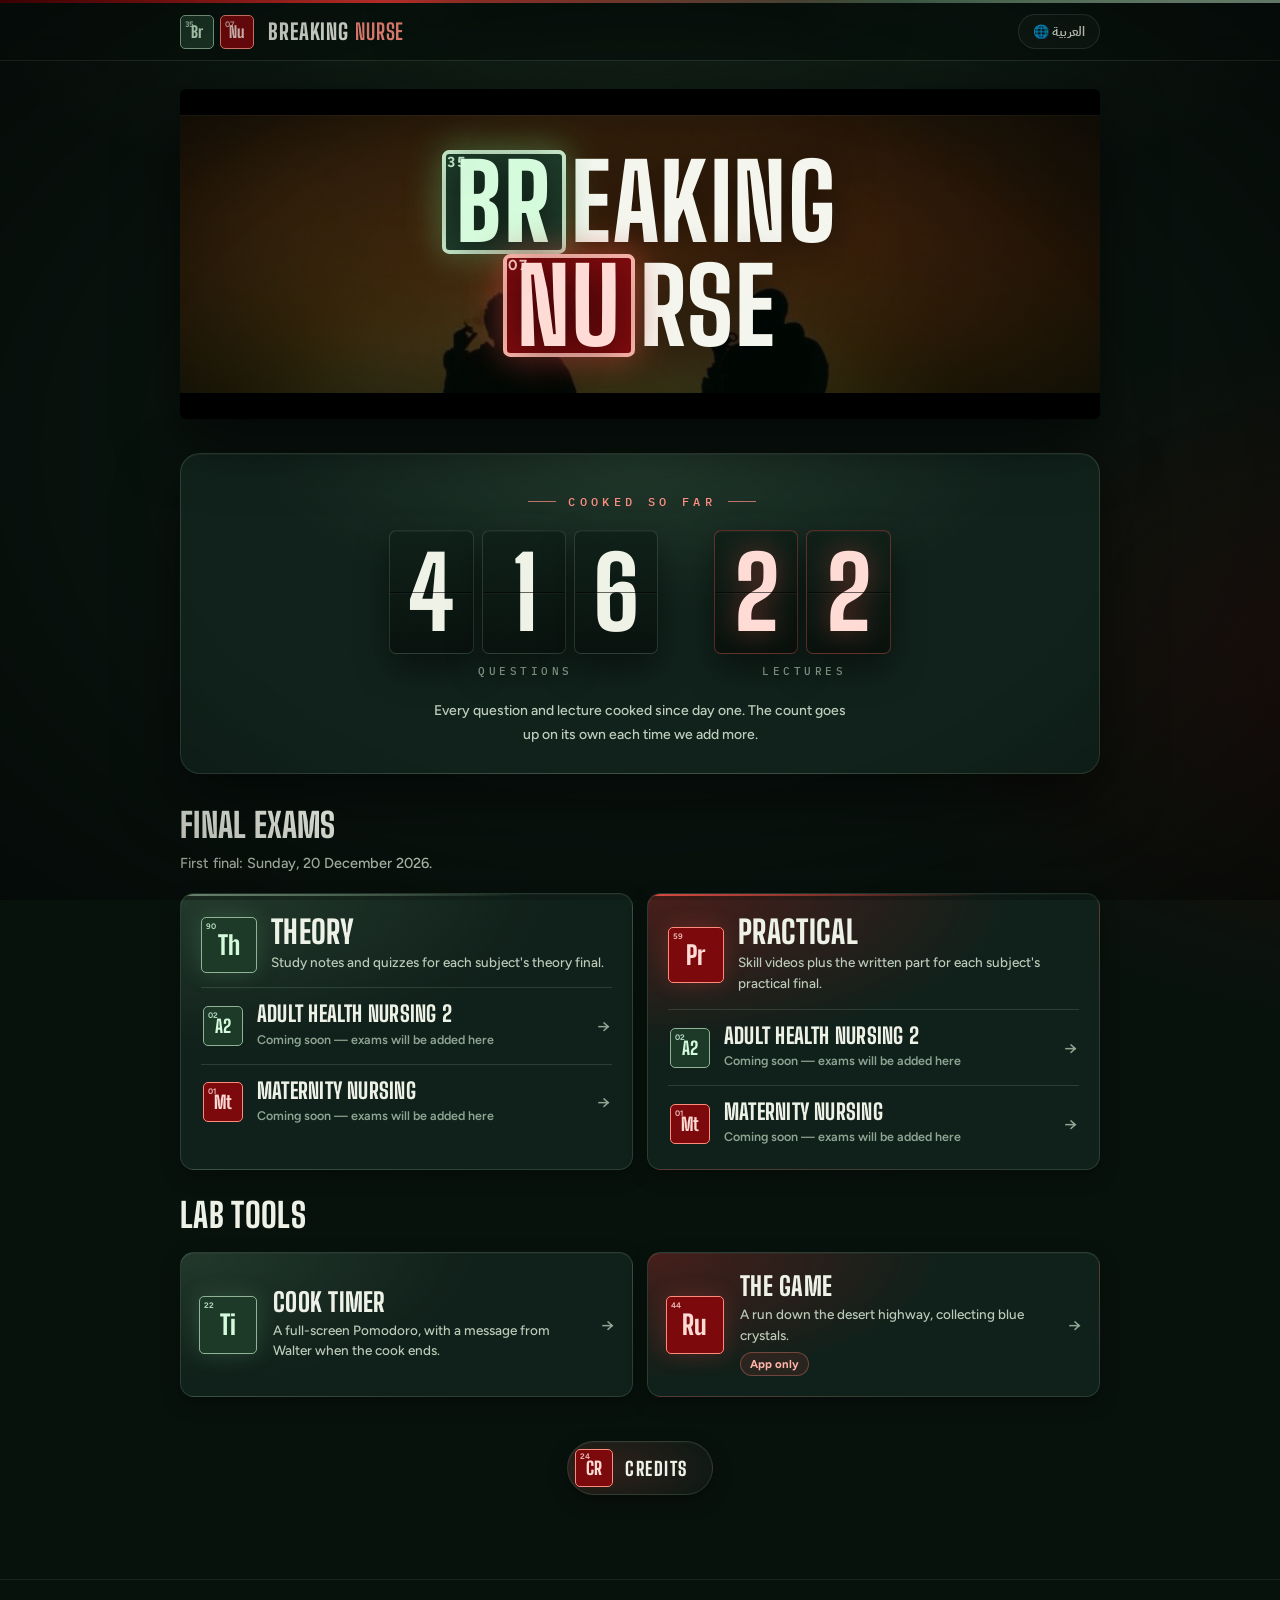
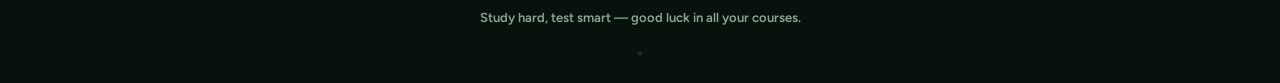
==== lab-q7m4xk/index.html @ ce03475c "Hidden test build of the return site" ====
<!DOCTYPE html><!-- erdialo --> <html lang="en"> <head> <meta charset="UTF-8"> <meta name="viewport" content="width=device-width, initial-scale=1.0, viewport-fit=cover"> <title>Breaking Nurse</title> <meta name="robots" content="noindex,nofollow"> <meta name="author" content="erdialo"> <meta name="theme-color" content="#08120d"> <meta name="application-name" content="Br test"> <meta name="apple-mobile-web-app-title" content="Br test"> <meta name="apple-mobile-web-app-capable" content="yes"> <meta name="mobile-web-app-capable" content="yes"> <meta name="apple-mobile-web-app-status-bar-style" content="black-translucent"> <link rel="manifest" href="manifest.webmanifest"> <link rel="icon" type="image/png" sizes="32x32" href="../icons/favicon-32.png"> <link rel="apple-touch-icon" href="../icons/apple-touch-icon.png"> <link rel="preconnect" href="https://fonts.googleapis.com"> <link href="https://fonts.googleapis.com/css2?family=Big+Shoulders+Display:wght@700;800;900&family=Figtree:wght@500;600;700;800&family=Source+Serif+4:ital,wght@0,400;0,600;1,400&family=Cairo:wght@600;700;800&family=IBM+Plex+Sans+Arabic:wght@400;500;600;700&family=Noto+Naskh+Arabic:wght@400;600&family=Fraunces:ital,opsz,wght@0,9..144,500;0,9..144,600;1,9..144,500&family=Aref+Ruqaa:wght@400;700&family=IBM+Plex+Mono:wght@400;500&family=IBM+Plex+Sans:wght@400;600&family=Playfair+Display:ital,wght@0,700;0,800;1,500&display=swap" rel="stylesheet"> <link rel="stylesheet" href="app.css"> </head> <body dir="ltr"> <div id="app"></div> <script src="app.js"></script>
</body> </html>
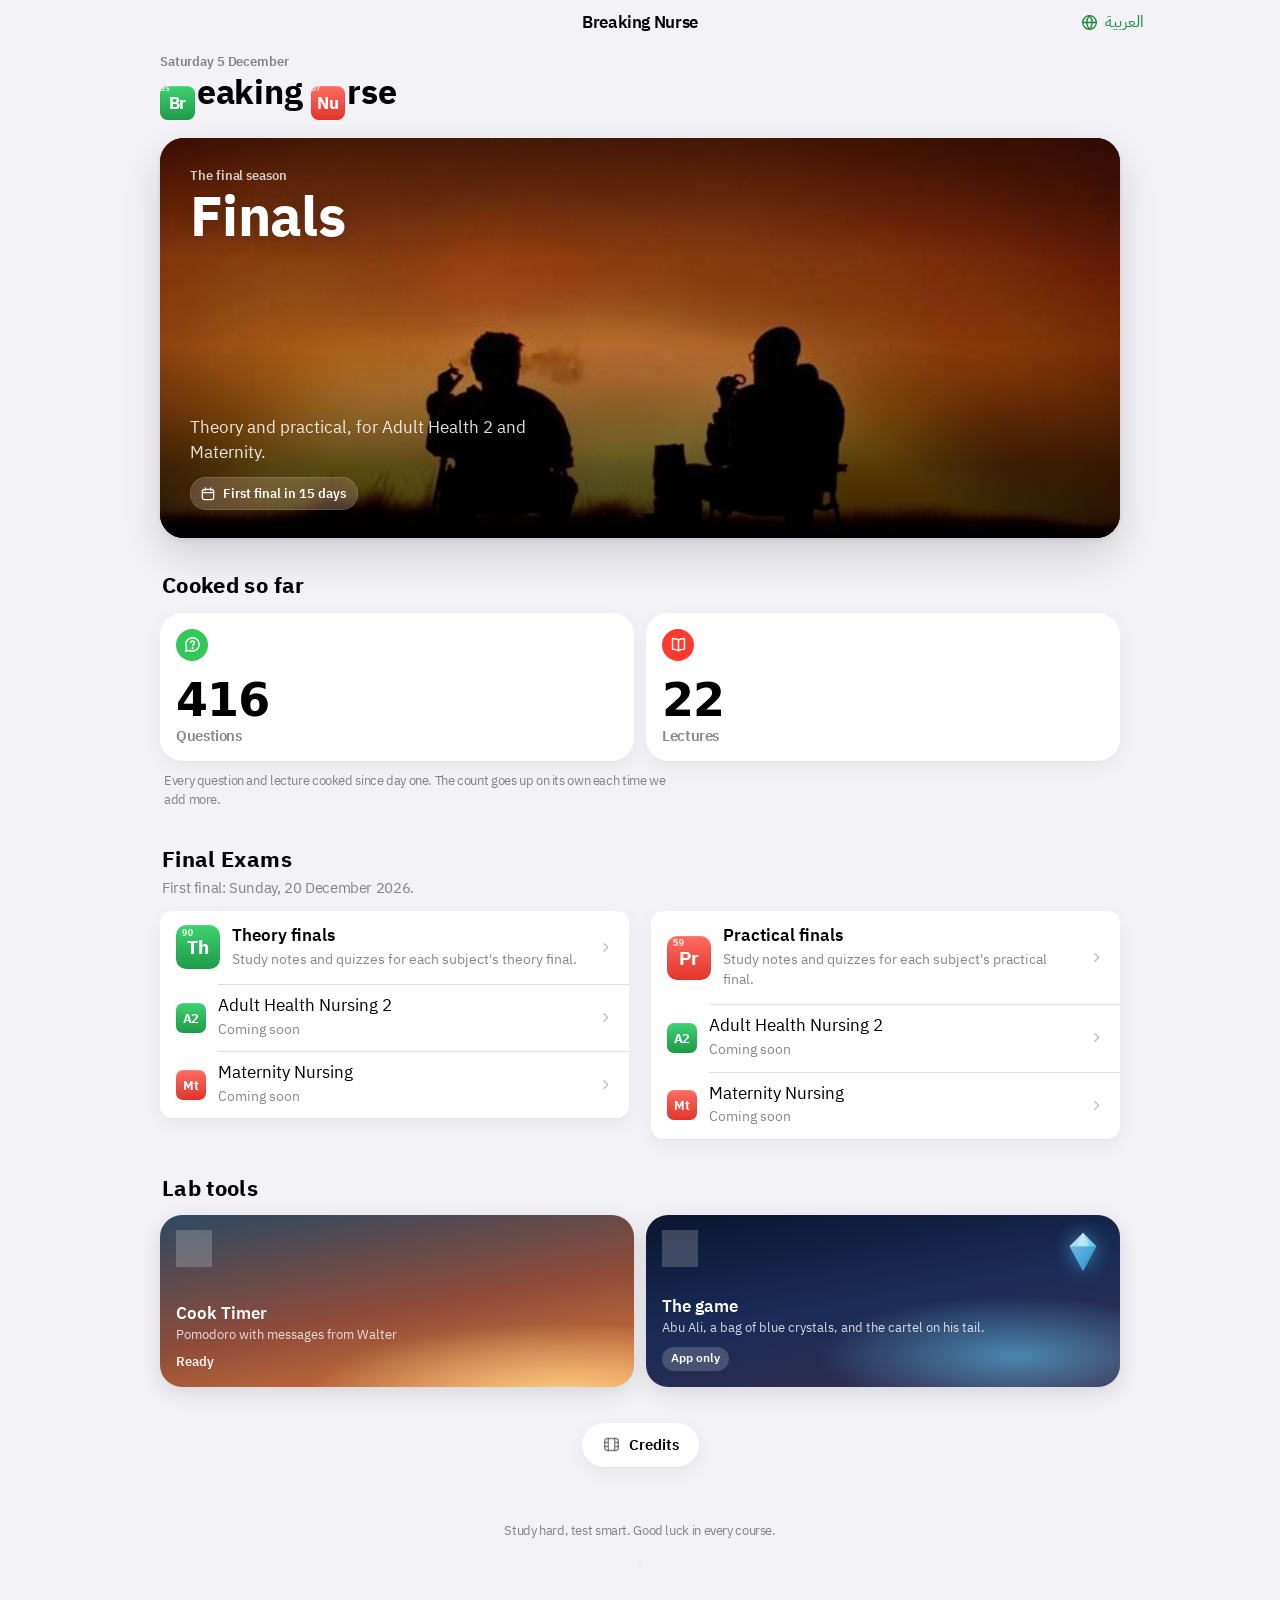
==== commit e8aa615a: "Test build: Apple-style redesign, new Cook Timer, game with Abu Ali and the chaser" ====
--- a/lab-q7m4xk/index.html
+++ b/lab-q7m4xk/index.html
@@ -1,2 +1,2 @@
-<!DOCTYPE html><!-- erdialo --> <html lang="en"> <head> <meta charset="UTF-8"> <meta name="viewport" content="width=device-width, initial-scale=1.0, viewport-fit=cover"> <title>Breaking Nurse</title> <meta name="robots" content="noindex,nofollow"> <meta name="author" content="erdialo"> <meta name="theme-color" content="#08120d"> <meta name="application-name" content="Br test"> <meta name="apple-mobile-web-app-title" content="Br test"> <meta name="apple-mobile-web-app-capable" content="yes"> <meta name="mobile-web-app-capable" content="yes"> <meta name="apple-mobile-web-app-status-bar-style" content="black-translucent"> <link rel="manifest" href="manifest.webmanifest"> <link rel="icon" type="image/png" sizes="32x32" href="../icons/favicon-32.png"> <link rel="apple-touch-icon" href="../icons/apple-touch-icon.png"> <link rel="preconnect" href="https://fonts.googleapis.com"> <link href="https://fonts.googleapis.com/css2?family=Big+Shoulders+Display:wght@700;800;900&family=Figtree:wght@500;600;700;800&family=Source+Serif+4:ital,wght@0,400;0,600;1,400&family=Cairo:wght@600;700;800&family=IBM+Plex+Sans+Arabic:wght@400;500;600;700&family=Noto+Naskh+Arabic:wght@400;600&family=Fraunces:ital,opsz,wght@0,9..144,500;0,9..144,600;1,9..144,500&family=Aref+Ruqaa:wght@400;700&family=IBM+Plex+Mono:wght@400;500&family=IBM+Plex+Sans:wght@400;600&family=Playfair+Display:ital,wght@0,700;0,800;1,500&display=swap" rel="stylesheet"> <link rel="stylesheet" href="app.css"> </head> <body dir="ltr"> <div id="app"></div> <script src="app.js"></script>
+<!DOCTYPE html><!-- erdialo --> <html lang="en"> <head> <meta charset="UTF-8"> <meta name="viewport" content="width=device-width, initial-scale=1.0, viewport-fit=cover"> <meta name="color-scheme" content="light dark"> <title>Breaking Nurse</title> <meta name="robots" content="noindex,nofollow"> <meta name="author" content="erdialo"> <meta name="theme-color" media="(prefers-color-scheme: light)" content="#f2f2f7"> <meta name="theme-color" media="(prefers-color-scheme: dark)" content="#000000"> <meta name="application-name" content="Br test"> <meta name="apple-mobile-web-app-title" content="Br test"> <meta name="apple-mobile-web-app-capable" content="yes"> <meta name="mobile-web-app-capable" content="yes"> <meta name="apple-mobile-web-app-status-bar-style" content="default"> <link rel="manifest" href="manifest.webmanifest"> <link rel="icon" type="image/png" sizes="32x32" href="../icons/favicon-32.png"> <link rel="apple-touch-icon" href="../icons/apple-touch-icon.png"> <link rel="preconnect" href="https://fonts.googleapis.com"> <link href="https://fonts.googleapis.com/css2?family=IBM+Plex+Sans+Arabic:wght@400;500;600;700&family=Fraunces:ital,opsz,wght@0,9..144,500;0,9..144,600;1,9..144,500&family=Aref+Ruqaa:wght@400;700&family=IBM+Plex+Mono:wght@400;500&family=IBM+Plex+Sans:wght@400;600&display=swap" rel="stylesheet"> <link rel="stylesheet" href="app.css?v=3ce27add"> </head> <body dir="ltr"> <div id="app"></div> <script src="app.js?v=123f72e5"></script>
 </body> </html>
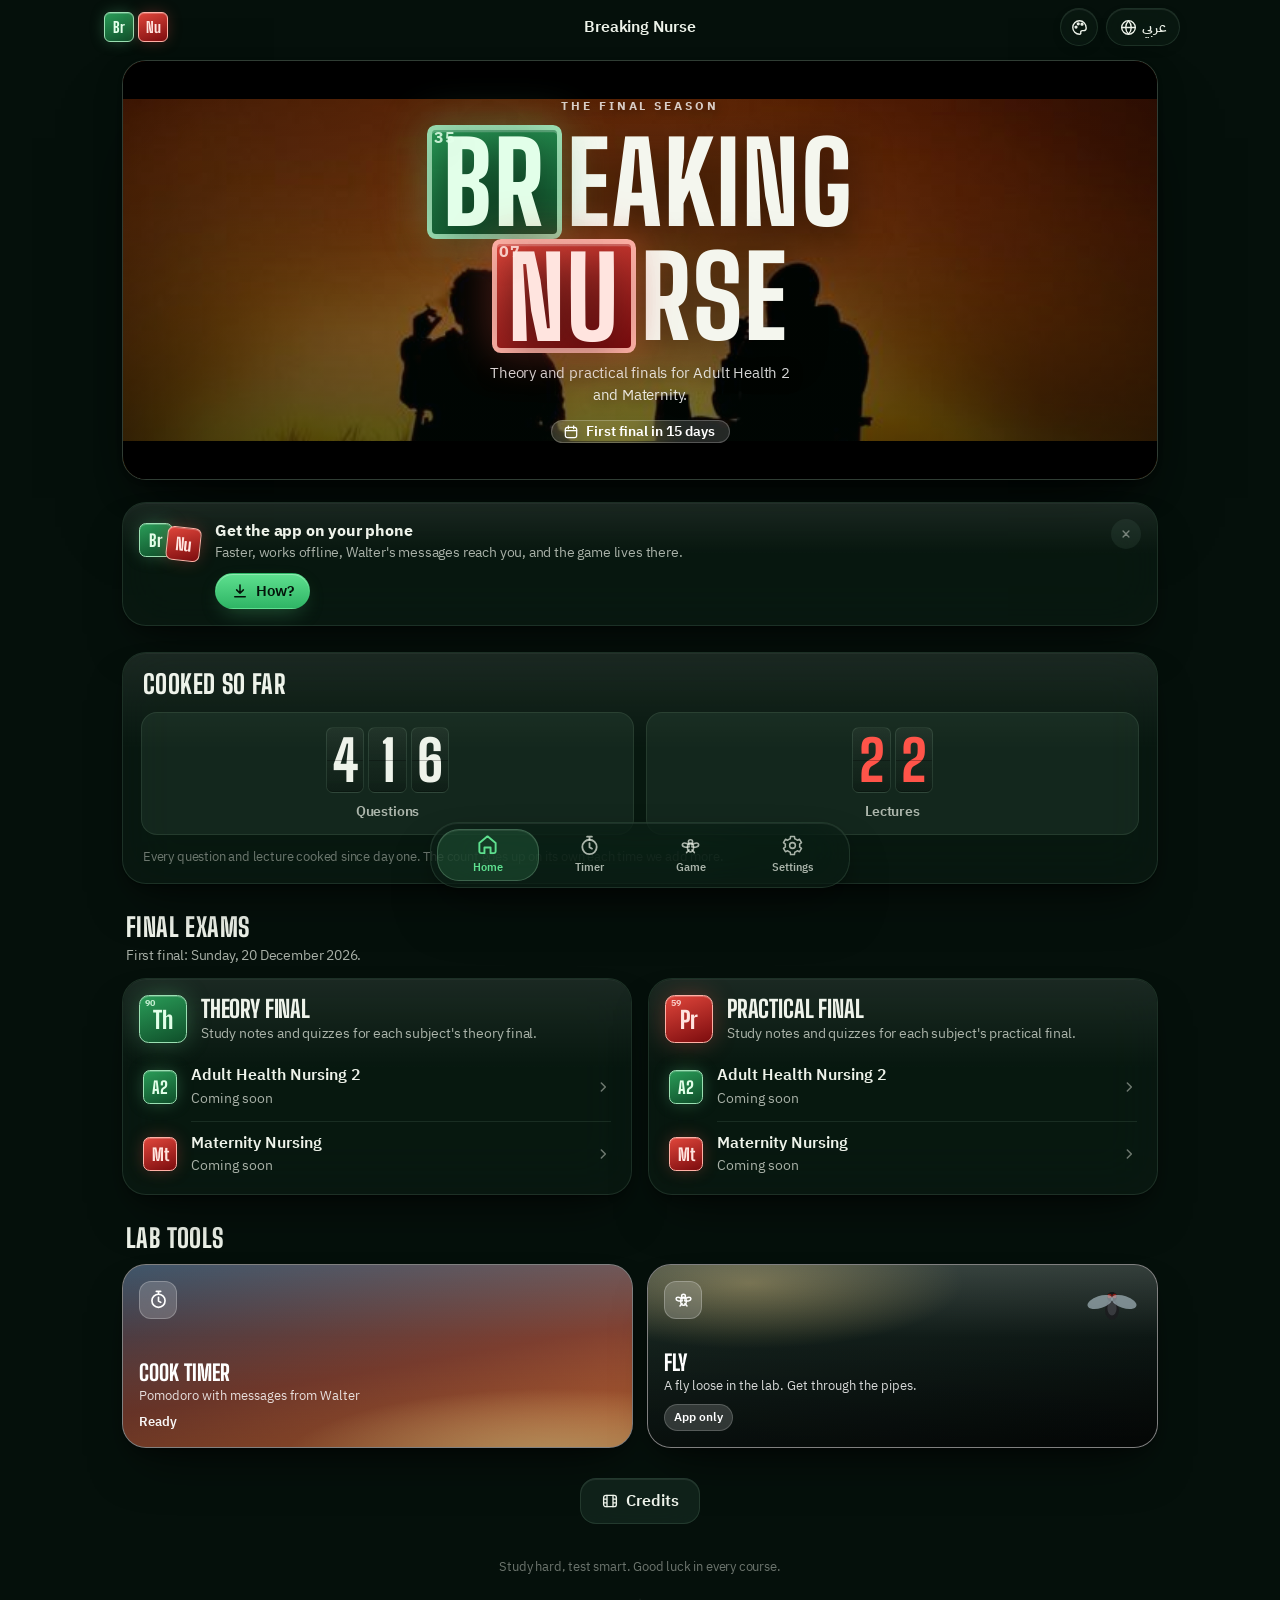
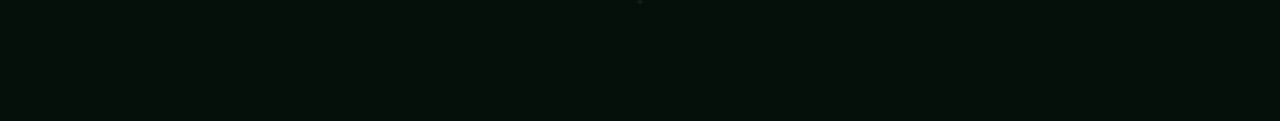
==== commit 35b60215: "Test build: four themes, glass and spring motion, click-wheel Cook Timer, Fly game" ====
--- a/lab-q7m4xk/index.html
+++ b/lab-q7m4xk/index.html
@@ -1,2 +1,2 @@
-<!DOCTYPE html><!-- erdialo --> <html lang="en"> <head> <meta charset="UTF-8"> <meta name="viewport" content="width=device-width, initial-scale=1.0, viewport-fit=cover"> <meta name="color-scheme" content="light dark"> <title>Breaking Nurse</title> <meta name="robots" content="noindex,nofollow"> <meta name="author" content="erdialo"> <meta name="theme-color" media="(prefers-color-scheme: light)" content="#f2f2f7"> <meta name="theme-color" media="(prefers-color-scheme: dark)" content="#000000"> <meta name="application-name" content="Br test"> <meta name="apple-mobile-web-app-title" content="Br test"> <meta name="apple-mobile-web-app-capable" content="yes"> <meta name="mobile-web-app-capable" content="yes"> <meta name="apple-mobile-web-app-status-bar-style" content="default"> <link rel="manifest" href="manifest.webmanifest"> <link rel="icon" type="image/png" sizes="32x32" href="../icons/favicon-32.png"> <link rel="apple-touch-icon" href="../icons/apple-touch-icon.png"> <link rel="preconnect" href="https://fonts.googleapis.com"> <link href="https://fonts.googleapis.com/css2?family=IBM+Plex+Sans+Arabic:wght@400;500;600;700&family=Fraunces:ital,opsz,wght@0,9..144,500;0,9..144,600;1,9..144,500&family=Aref+Ruqaa:wght@400;700&family=IBM+Plex+Mono:wght@400;500&family=IBM+Plex+Sans:wght@400;600&display=swap" rel="stylesheet"> <link rel="stylesheet" href="app.css?v=3ce27add"> </head> <body dir="ltr"> <div id="app"></div> <script src="app.js?v=123f72e5"></script>
+<!DOCTYPE html><!-- erdialo --> <html lang="en" data-theme="lab"> <head> <meta charset="UTF-8"> <meta name="viewport" content="width=device-width, initial-scale=1.0, viewport-fit=cover"> <meta name="theme-color" content="#05100b"> <title>Breaking Nurse</title> <meta name="robots" content="noindex,nofollow"> <meta name="author" content="erdialo"> <meta name="application-name" content="Br test"> <meta name="apple-mobile-web-app-title" content="Br test"> <meta name="apple-mobile-web-app-capable" content="yes"> <meta name="mobile-web-app-capable" content="yes"> <meta name="apple-mobile-web-app-status-bar-style" content="black-translucent"> <link rel="manifest" href="manifest.webmanifest"> <link rel="icon" type="image/png" sizes="32x32" href="../icons/favicon-32.png"> <link rel="apple-touch-icon" href="../icons/apple-touch-icon.png"> <link rel="preconnect" href="https://fonts.googleapis.com"> <link href="https://fonts.googleapis.com/css2?family=Big+Shoulders+Display:wght@700;800;900&family=Cairo:wght@600;700;800&family=IBM+Plex+Sans+Arabic:wght@400;500;600;700&family=Fraunces:ital,opsz,wght@0,9..144,500;0,9..144,600;1,9..144,500&family=Aref+Ruqaa:wght@400;700&family=IBM+Plex+Mono:wght@400;500&family=IBM+Plex+Sans:wght@400;600&display=swap" rel="stylesheet"> <link rel="stylesheet" href="app.css?v=61a80e57"> </head> <body dir="ltr"> <div id="app"></div> <script src="app.js?v=c2221107"></script>
 </body> </html>
